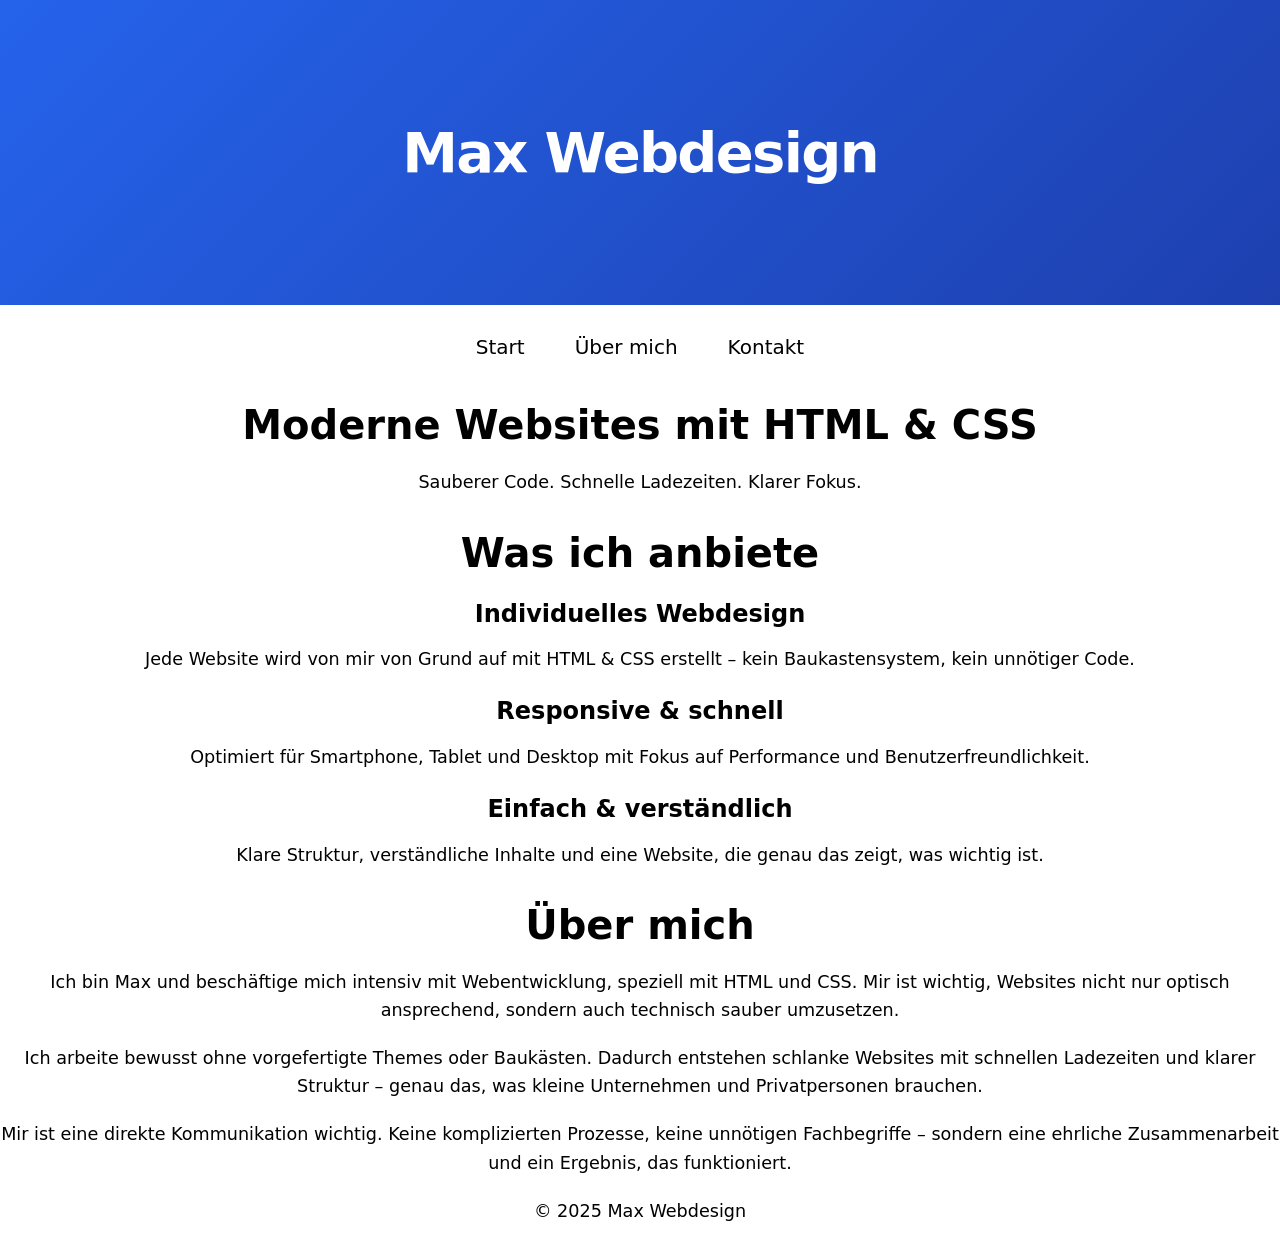
==== index.html @ 1bfe8da3 "Add files via upload" ====
<!DOCTYPE html>
<html lang="de">
<head>
  <meta charset="UTF-8">
  <title>Max Webdesign</title>
  <meta name="viewport" content="width=device-width, initial-scale=1.0">
  <link rel="stylesheet" href="style.css">
</head>

<body>

  <!-- NAV -->
  <header>
    <nav>
      <h1>Max Webdesign</h1>
      <ul>
        <li><a href="index.html">Start</a></li>
        <li><a href="#about">Über mich</a></li>
        <li><a href="kontakt.html">Kontakt</a></li>
      </ul>
    </nav>
  </header>

  <!-- HERO -->
  <section class="hero">
    <h2>Moderne Websites mit HTML & CSS</h2>
    <p>Sauberer Code. Schnelle Ladezeiten. Klarer Fokus.</p>
  </section>

  <!-- LEISTUNGEN -->
  <section id="services">
    <h2>Was ich anbiete</h2>

    <div class="cards">
      <div class="card">
        <h3>Individuelles Webdesign</h3>
        <p>
          Jede Website wird von mir von Grund auf mit HTML & CSS erstellt – 
          kein Baukastensystem, kein unnötiger Code.
        </p>
      </div>

      <div class="card">
        <h3>Responsive & schnell</h3>
        <p>
          Optimiert für Smartphone, Tablet und Desktop mit Fokus auf Performance
          und Benutzerfreundlichkeit.
        </p>
      </div>

      <div class="card">
        <h3>Einfach & verständlich</h3>
        <p>
          Klare Struktur, verständliche Inhalte und eine Website,
          die genau das zeigt, was wichtig ist.
        </p>
      </div>
    </div>
  </section>

  <!-- ÜBER MICH -->
  <section id="about">
    <h2>Über mich</h2>

    <p>
      Ich bin Max und beschäftige mich intensiv mit Webentwicklung,
      speziell mit HTML und CSS. Mir ist wichtig, Websites nicht nur
      optisch ansprechend, sondern auch technisch sauber umzusetzen.
    </p>

    <p>
      Ich arbeite bewusst ohne vorgefertigte Themes oder Baukästen.
      Dadurch entstehen schlanke Websites mit schnellen Ladezeiten
      und klarer Struktur – genau das, was kleine Unternehmen
      und Privatpersonen brauchen.
    </p>

    <p>
      Mir ist eine direkte Kommunikation wichtig. Keine komplizierten Prozesse,
      keine unnötigen Fachbegriffe – sondern eine ehrliche Zusammenarbeit
      und ein Ergebnis, das funktioniert.
    </p>
  </section>

  

  <!-- FOOTER -->
  <footer>
    <p>© 2025 Max Webdesign</p>
  </footer>

</body>
</html>
---- style.css ----
h1 {
    text-align: center;
    padding: 120px 20px;
    color: #ffffff;

    font-family: system-ui, -apple-system, BlinkMacSystemFont,
                 'Segoe UI', Roboto, Oxygen, Ubuntu, Cantarell,
                 'Open Sans', 'Helvetica Neue', sans-serif;

    font-size: clamp(2.5rem, 5vw, 3.5rem);
    font-weight: 700;
    letter-spacing: -0.03em;

    background: linear-gradient(135deg, #2563eb, #1e40af);
    margin: 0;           /* Doppeltes Semikolon entfernt */
    box-sizing: border-box;
}

body {
    margin: 0;            /* hier block korrekt schließen */
}

/* Nav Links nebeneinander */
nav ul {
    list-style: none;
    margin: 0;
    padding: 0;
    display: flex;       /* nebeneinander */
    gap: 20px;           /* Abstand zwischen den Links */
    justify-content: center; /* zentriert die Links horizontal */
    padding-top: 20px;  /* Abstand nach oben */
    font-family: system-ui, -apple-system, BlinkMacSystemFont, 'Segoe UI', Roboto, Oxygen, Ubuntu, Cantarell, 'Open Sans', 'Helvetica Neue', sans-serif;
}

/* Grundstil für Links */
nav a {
    color: rgb(0, 0, 0);
    text-decoration: none;
    font-weight: 500;
    display: inline-block;  /* unbedingt setzen */
    transition: transform 0.3s ease, color 0.3s ease, background-color 0.3s ease;
    padding: 10px 15px;    /* etwas Innenabstand */
    font-family: system-ui, -apple-system, BlinkMacSystemFont, 'Segoe UI', Roboto, Oxygen, Ubuntu, Cantarell, 'Open Sans', 'Helvetica Neue', sans-serif;
    font-size: 20px;
}

nav a:hover {
    color: #000000;      
    transform: translateY(-3px); /* nach oben schweben */
    background-color: #0099ff;
    border-radius: 10px;
}
h2 {
    font-size: 2.5rem;
    margin-bottom: 20px;
    font-family: system-ui, -apple-system, BlinkMacSystemFont,
                 'Segoe UI', Roboto, Oxygen, Ubuntu, Cantarell,
                 'Open Sans', 'Helvetica Neue', sans-serif;
    text-align: center;
}
h3 {
    font-size: 1.5rem;
    margin-bottom: 15px;
    font-family: system-ui, -apple-system, BlinkMacSystemFont,
                 'Segoe UI', Roboto, Oxygen, Ubuntu, Cantarell,
                 'Open Sans', 'Helvetica Neue', sans-serif;
    text-align: center;
}
p {
    font-size: 1.1rem;
    line-height: 1.6;
    margin-bottom: 20px;
    font-family: system-ui, -apple-system, BlinkMacSystemFont,
                 'Segoe UI', Roboto, Oxygen, Ubuntu, Cantarell,
                 'Open Sans', 'Helvetica Neue', sans-serif;
    text-align: center;
}
html{
    scroll-behavior: smooth;
}
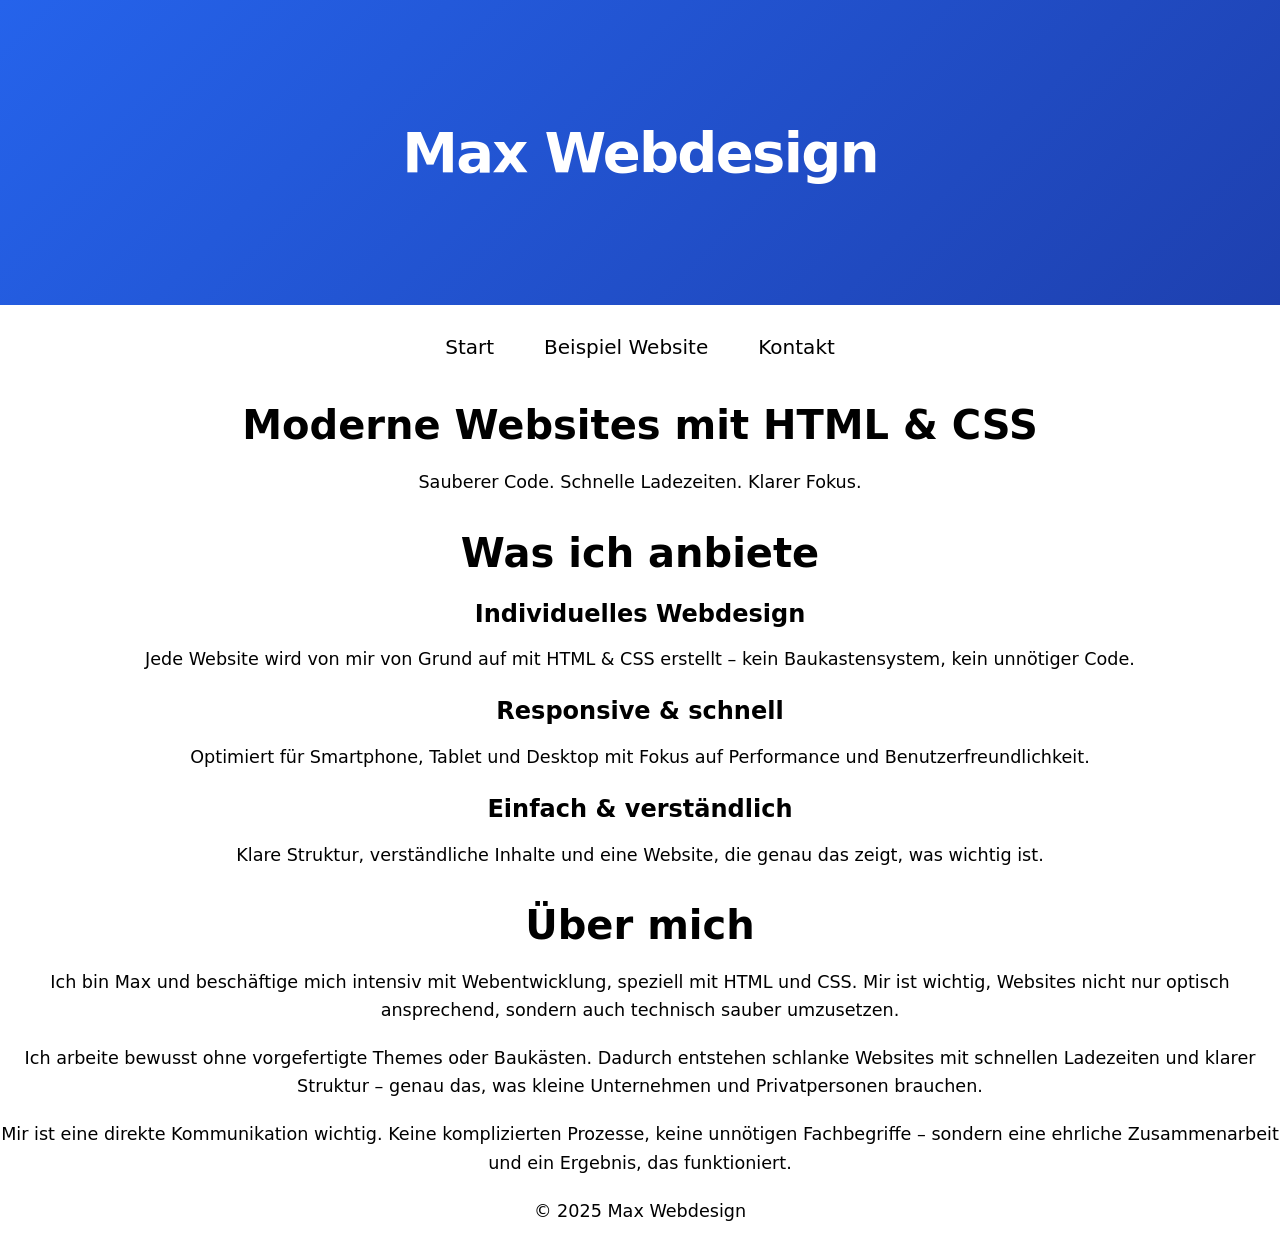
==== commit 4980a716: "Update navigation links and HTML structure" ====
--- a/index.html
+++ b/index.html
@@ -15,7 +15,7 @@
       <h1>Max Webdesign</h1>
       <ul>
         <li><a href="index.html">Start</a></li>
-        <li><a href="#about">Über mich</a></li>
+        <li><a href="beispiel.html">Beispiel Website</a></li>
         <li><a href="kontakt.html">Kontakt</a></li>
       </ul>
     </nav>
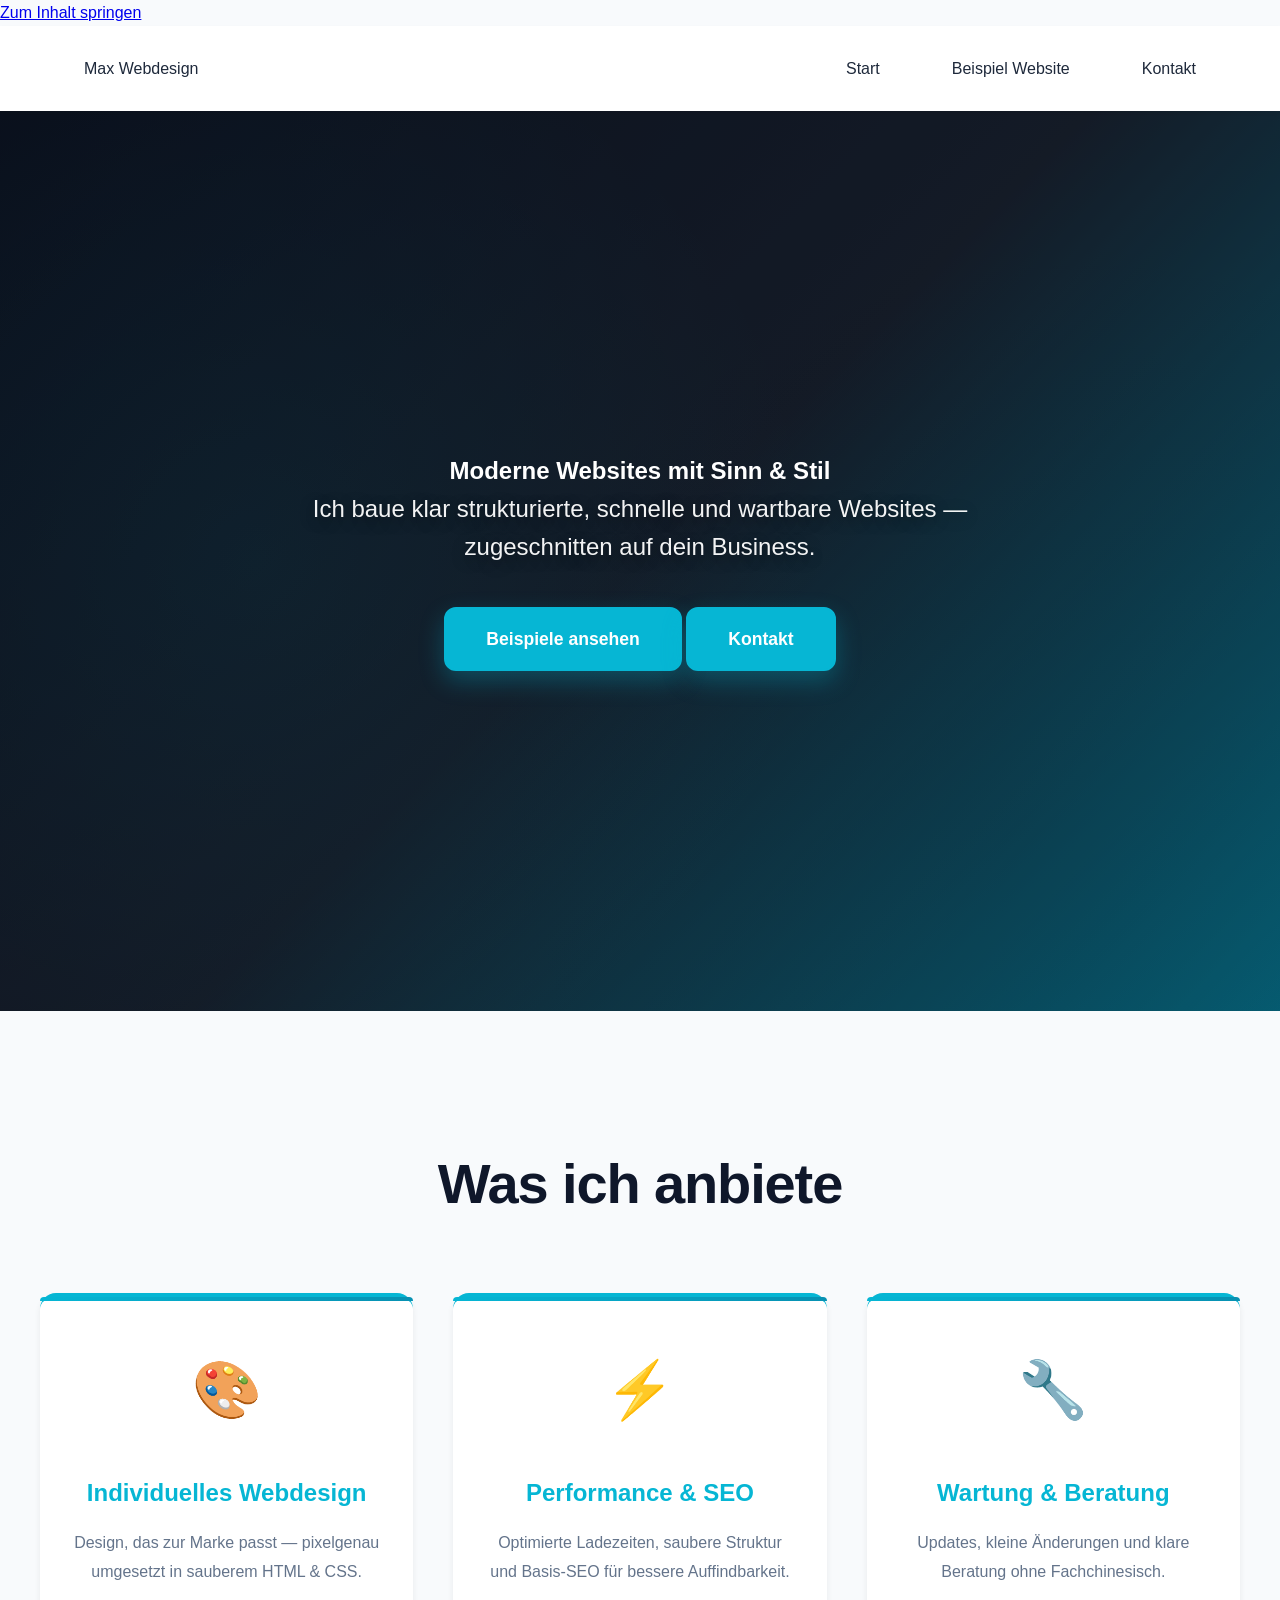
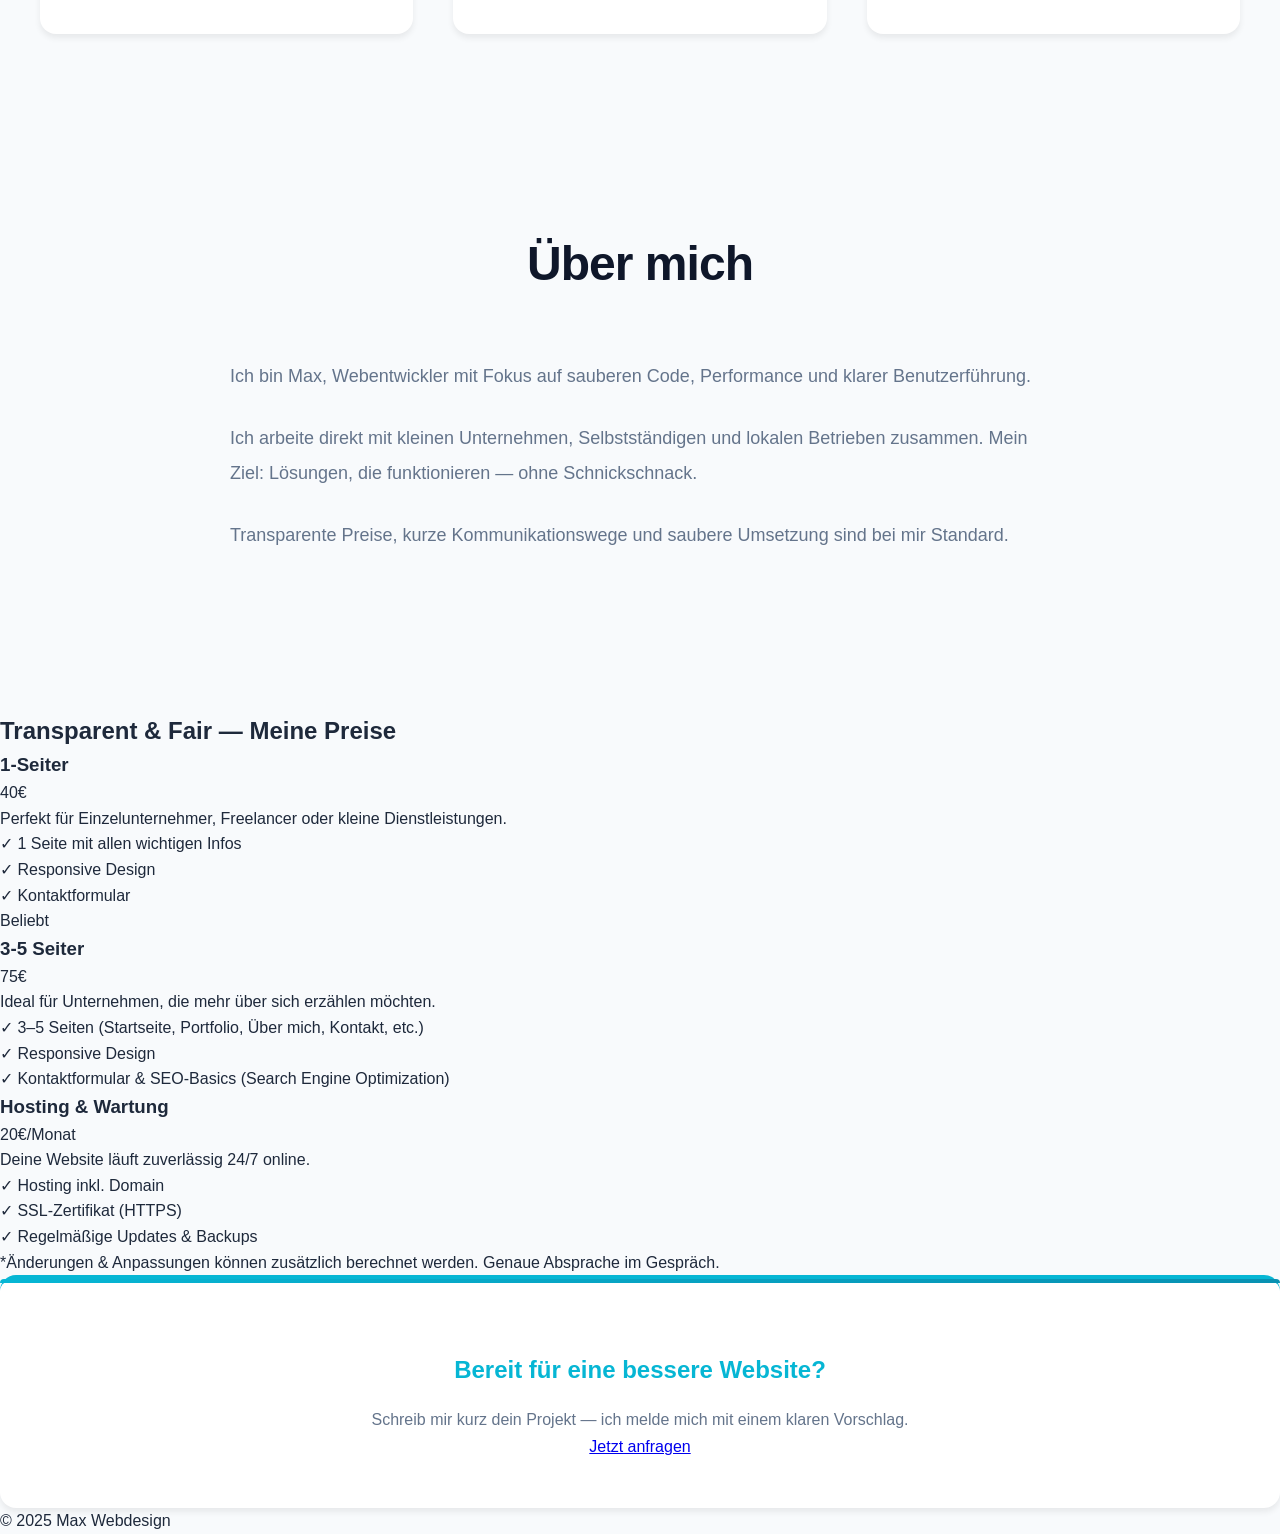
==== commit 36e3a69d: "Refactor index.html for improved structure and content Updated the structure and content of the inde" ====
--- a/index.html
+++ b/index.html
@@ -6,14 +6,14 @@
   <meta name="viewport" content="width=device-width, initial-scale=1.0">
   <link rel="stylesheet" href="style.css">
 </head>
-
 <body>
 
-  <!-- NAV -->
+  <a class="skip-link" href="#main">Zum Inhalt springen</a>
+
   <header>
-    <nav>
-      <h1>Max Webdesign</h1>
-      <ul>
+    <nav class="container" aria-label="Hauptnavigation">
+      <a class="brand" href="index.html">Max Webdesign</a>
+      <ul class="nav-list">
         <li><a href="index.html">Start</a></li>
         <li><a href="beispiel.html">Beispiel Website</a></li>
         <li><a href="kontakt.html">Kontakt</a></li>
@@ -22,72 +22,114 @@
   </header>
 
   <!-- HERO -->
-  <section class="hero">
-    <h2>Moderne Websites mit HTML & CSS</h2>
-    <p>Sauberer Code. Schnelle Ladezeiten. Klarer Fokus.</p>
-  </section>
+  <main id="main">
+    <section class="hero" aria-label="Hero">
+      <div class="hero-content container">
+        <h1>Moderne Websites mit Sinn & Stil</h1>
+        <p class="lead">Ich baue klar strukturierte, schnelle und wartbare Websites — zugeschnitten auf dein Business.</p>
+        <div class="hero-actions">
+          <a href="beispiel.html" class="btn">Beispiele ansehen</a>
+          <a href="kontakt.html" class="btn btn--ghost">Kontakt</a>
+        </div>
+      </div>
+    </section>
 
-  <!-- LEISTUNGEN -->
-  <section id="services">
-    <h2>Was ich anbiete</h2>
+    <!-- LEISTUNGEN -->
+    <section id="services" class="services">
+      <div class="container">
+        <h2>Was ich anbiete</h2>
+        <div class="cards service-cards">
+          <article class="card">
+            <div class="card-icon">🎨</div>
+            <h3>Individuelles Webdesign</h3>
+            <p>Design, das zur Marke passt — pixelgenau umgesetzt in sauberem HTML &amp; CSS.</p>
+          </article>
 
-    <div class="cards">
-      <div class="card">
-        <h3>Individuelles Webdesign</h3>
-        <p>
-          Jede Website wird von mir von Grund auf mit HTML & CSS erstellt – 
-          kein Baukastensystem, kein unnötiger Code.
-        </p>
+          <article class="card">
+            <div class="card-icon">⚡</div>
+            <h3>Performance &amp; SEO</h3>
+            <p>Optimierte Ladezeiten, saubere Struktur und Basis-SEO für bessere Auffindbarkeit.</p>
+          </article>
+
+          <article class="card">
+            <div class="card-icon">🔧</div>
+            <h3>Wartung &amp; Beratung</h3>
+            <p>Updates, kleine Änderungen und klare Beratung ohne Fachchinesisch.</p>
+          </article>
+        </div>
       </div>
+    </section>
 
-      <div class="card">
-        <h3>Responsive & schnell</h3>
-        <p>
-          Optimiert für Smartphone, Tablet und Desktop mit Fokus auf Performance
-          und Benutzerfreundlichkeit.
-        </p>
+    <!-- ÜBER MICH -->
+    <section id="about" class="about">
+      <div class="container">
+        <h2>Über mich</h2>
+        <p class="lead">Ich bin Max, Webentwickler mit Fokus auf sauberen Code, Performance und klarer Benutzerführung.</p>
+        <p>Ich arbeite direkt mit kleinen Unternehmen, Selbstständigen und lokalen Betrieben zusammen. Mein Ziel: Lösungen, die funktionieren — ohne Schnickschnack.</p>
+        <p>Transparente Preise, kurze Kommunikationswege und saubere Umsetzung sind bei mir Standard.</p>
       </div>
+    </section>
 
-      <div class="card">
-        <h3>Einfach & verständlich</h3>
-        <p>
-          Klare Struktur, verständliche Inhalte und eine Website,
-          die genau das zeigt, was wichtig ist.
-        </p>
+    <!-- PRICING -->
+    <section id="pricing" class="pricing">
+      <div class="container">
+        <h2>Transparent &amp; Fair — Meine Preise</h2>
+        <div class="pricing-grid">
+          <div class="price-card">
+            <h3>1-Seiter</h3>
+            <p class="price">40€</p>
+            <p class="price-desc">Perfekt für Einzelunternehmer, Freelancer oder kleine Dienstleistungen.</p>
+            <ul class="features">
+              <li>✓ 1 Seite mit allen wichtigen Infos</li>
+              <li>✓ Responsive Design</li>
+              <li>✓ Kontaktformular</li>
+            </ul>
+          </div>
+
+          <div class="price-card price-card--featured">
+            <div class="badge">Beliebt</div>
+            <h3>3-5 Seiter</h3>
+            <p class="price">75€</p>
+            <p class="price-desc">Ideal für Unternehmen, die mehr über sich erzählen möchten.</p>
+            <ul class="features">
+              <li>✓ 3–5 Seiten (Startseite, Portfolio, Über mich, Kontakt, etc.)</li>
+              <li>✓ Responsive Design</li>
+              <li>✓ Kontaktformular &amp; SEO-Basics (Search Engine Optimization)</li>
+            </ul>
+          </div>
+
+          <div class="price-card">
+            <h3>Hosting &amp; Wartung</h3>
+            <p class="price">20€<span class="price-period">/Monat</span></p>
+            <p class="price-desc">Deine Website läuft zuverlässig 24/7 online.</p>
+            <ul class="features">
+              <li>✓ Hosting inkl. Domain</li>
+              <li>✓ SSL-Zertifikat (HTTPS)</li>
+              <li>✓ Regelmäßige Updates &amp; Backups</li>
+            </ul>
+          </div>
+        </div>
+        <p class="pricing-note">*Änderungen &amp; Anpassungen können zusätzlich berechnet werden. Genaue Absprache im Gespräch.</p>
       </div>
-    </div>
-  </section>
+    </section>
 
-  <!-- ÜBER MICH -->
-  <section id="about">
-    <h2>Über mich</h2>
+    <!-- CALL TO ACTION -->
+    <section class="cta">
+      <div class="container">
+        <div class="card">
+          <h3>Bereit für eine bessere Website?</h3>
+          <p>Schreib mir kurz dein Projekt — ich melde mich mit einem klaren Vorschlag.</p>
+          <a href="kontakt.html" class="btn">Jetzt anfragen</a>
+        </div>
+      </div>
+    </section>
 
-    <p>
-      Ich bin Max und beschäftige mich intensiv mit Webentwicklung,
-      speziell mit HTML und CSS. Mir ist wichtig, Websites nicht nur
-      optisch ansprechend, sondern auch technisch sauber umzusetzen.
-    </p>
-
-    <p>
-      Ich arbeite bewusst ohne vorgefertigte Themes oder Baukästen.
-      Dadurch entstehen schlanke Websites mit schnellen Ladezeiten
-      und klarer Struktur – genau das, was kleine Unternehmen
-      und Privatpersonen brauchen.
-    </p>
-
-    <p>
-      Mir ist eine direkte Kommunikation wichtig. Keine komplizierten Prozesse,
-      keine unnötigen Fachbegriffe – sondern eine ehrliche Zusammenarbeit
-      und ein Ergebnis, das funktioniert.
-    </p>
-  </section>
-
-  
-
-  <!-- FOOTER -->
-  <footer>
-    <p>© 2025 Max Webdesign</p>
-  </footer>
+    <footer class="footer">
+      <div class="container">
+        <p>© 2025 Max Webdesign</p>
+      </div>
+    </footer>
+  </main>
 
 </body>
 </html>
--- a/style.css
+++ b/style.css
@@ -1,80 +1,445 @@
-h1 {
-    text-align: center;
-    padding: 120px 20px;
-    color: #ffffff;
-
-    font-family: system-ui, -apple-system, BlinkMacSystemFont,
-                 'Segoe UI', Roboto, Oxygen, Ubuntu, Cantarell,
-                 'Open Sans', 'Helvetica Neue', sans-serif;
-
-    font-size: clamp(2.5rem, 5vw, 3.5rem);
+/* ========================
+   CSS VARIABLEN & RESET
+======================== */
+:root {
+    --primary-color: #0f172a;
+    --accent-color: #06b6d4;
+    --accent-hover: #0891b2;
+    --text-dark: #1e293b;
+    --text-light: #64748b;
+    --bg-light: #f8fafc;
+    --bg-white: #ffffff;
+    --shadow-sm: 0 1px 2px rgba(0, 0, 0, 0.05);
+    --shadow-md: 0 4px 6px rgba(0, 0, 0, 0.07);
+    --shadow-lg: 0 20px 25px rgba(0, 0, 0, 0.1);
+    --shadow-xl: 0 25px 50px rgba(0, 0, 0, 0.15);
+    --transition: all 0.3s cubic-bezier(0.4, 0, 0.2, 1);
+}
+
+* {
+    margin: 0;
+    padding: 0;
+    box-sizing: border-box;
+}
+
+html {
+    scroll-behavior: smooth;
+    scroll-padding-top: 80px;
+}
+
+body {
+    font-family: -apple-system, BlinkMacSystemFont, 'Segoe UI', 'Roboto', 'Oxygen', 'Ubuntu', 'Cantarell', 'Fira Sans', 'Droid Sans', 'Helvetica Neue', sans-serif;
+    background-color: var(--bg-light);
+    color: var(--text-dark);
+    line-height: 1.6;
+    font-size: 16px;
+}
+
+/* ========================
+   NAVIGATION
+======================== */
+header {
+    position: sticky;
+    top: 0;
+    z-index: 1000;
+    background-color: var(--bg-white);
+    box-shadow: var(--shadow-md);
+}
+
+header nav {
+    display: flex;
+    justify-content: space-between;
+    align-items: center;
+    padding: 1.25rem clamp(20px, 5%, 80px);
+    background-color: var(--bg-white);
+    transition: var(--transition);
+}
+
+nav h1 {
+    color: var(--primary-color);
+    font-size: 1.75rem;
     font-weight: 700;
-    letter-spacing: -0.03em;
-
-    background: linear-gradient(135deg, #2563eb, #1e40af);
-    margin: 0;           /* Doppeltes Semikolon entfernt */
-    box-sizing: border-box;
-}
-
-body {
-    margin: 0;            /* hier block korrekt schließen */
-}
-
-/* Nav Links nebeneinander */
+    letter-spacing: -0.5px;
+}
+
 nav ul {
     list-style: none;
-    margin: 0;
-    padding: 0;
-    display: flex;       /* nebeneinander */
-    gap: 20px;           /* Abstand zwischen den Links */
-    justify-content: center; /* zentriert die Links horizontal */
-    padding-top: 20px;  /* Abstand nach oben */
-    font-family: system-ui, -apple-system, BlinkMacSystemFont, 'Segoe UI', Roboto, Oxygen, Ubuntu, Cantarell, 'Open Sans', 'Helvetica Neue', sans-serif;
-}
-
-/* Grundstil für Links */
+    display: flex;
+    gap: 2rem;
+    align-items: center;
+}
+
 nav a {
-    color: rgb(0, 0, 0);
+    color: var(--text-dark);
     text-decoration: none;
     font-weight: 500;
-    display: inline-block;  /* unbedingt setzen */
-    transition: transform 0.3s ease, color 0.3s ease, background-color 0.3s ease;
-    padding: 10px 15px;    /* etwas Innenabstand */
-    font-family: system-ui, -apple-system, BlinkMacSystemFont, 'Segoe UI', Roboto, Oxygen, Ubuntu, Cantarell, 'Open Sans', 'Helvetica Neue', sans-serif;
-    font-size: 20px;
+    padding: 0.625rem 1.25rem;
+    border-radius: 0.5rem;
+    transition: var(--transition);
+    font-size: 1rem;
+    position: relative;
+}
+
+nav a::after {
+    content: '';
+    position: absolute;
+    bottom: 0;
+    left: 0;
+    width: 0;
+    height: 2px;
+    background-color: var(--accent-color);
+    transition: width 0.3s ease;
+}
+
+nav a:hover::after {
+    width: 100%;
 }
 
 nav a:hover {
-    color: #000000;      
-    transform: translateY(-3px); /* nach oben schweben */
-    background-color: #0099ff;
-    border-radius: 10px;
-}
-h2 {
-    font-size: 2.5rem;
-    margin-bottom: 20px;
-    font-family: system-ui, -apple-system, BlinkMacSystemFont,
-                 'Segoe UI', Roboto, Oxygen, Ubuntu, Cantarell,
-                 'Open Sans', 'Helvetica Neue', sans-serif;
+    color: var(--accent-color);
+}
+
+/* ========================
+   HERO SECTION
+======================== */
+.hero {
+    height: 100vh;
+    background: linear-gradient(135deg, #0f172a 0%, #1e293b 50%, #0891b2 100%);
+    display: flex;
+    justify-content: center;
+    align-items: center;
     text-align: center;
-}
-h3 {
+    color: #fff;
+    padding: 0 2rem;
+    position: relative;
+    overflow: hidden;
+}
+
+.hero::before {
+    content: '';
+    position: absolute;
+    top: 0;
+    left: 0;
+    width: 100%;
+    height: 100%;
+    background: radial-gradient(circle at 20% 50%, rgba(6, 182, 212, 0.1) 0%, transparent 50%),
+                radial-gradient(circle at 80% 80%, rgba(15, 23, 42, 0.1) 0%, transparent 50%);
+    z-index: 0;
+}
+
+.hero::after {
+    content: '';
+    position: absolute;
+    top: 0;
+    left: 0;
+    width: 100%;
+    height: 100%;
+    background: rgba(0, 0, 0, 0.35);
+    z-index: 0;
+}
+
+.hero-content {
+    position: relative;
+    z-index: 1;
+    max-width: 800px;
+    animation: fadeInUp 0.8s ease;
+}
+
+@keyframes fadeInUp {
+    from {
+        opacity: 0;
+        transform: translateY(30px);
+    }
+    to {
+        opacity: 1;
+        transform: translateY(0);
+    }
+}
+
+.hero-content h2 {
+    font-size: clamp(2.5rem, 8vw, 4rem);
+    margin-bottom: 1.5rem;
+    font-weight: 700;
+    text-shadow: 0 10px 30px rgba(0, 0, 0, 0.5);
+    line-height: 1.2;
+    letter-spacing: -0.02em;
+}
+
+.hero-content p {
+    font-size: clamp(1rem, 2vw, 1.5rem);
+    margin-bottom: 2.5rem;
+    text-shadow: 0 4px 15px rgba(0, 0, 0, 0.4);
+    opacity: 0.95;
+}
+
+.hero-content .btn {
+    display: inline-block;
+    background-color: var(--accent-color);
+    color: #fff;
+    padding: 1rem 2.5rem;
+    border-radius: 0.75rem;
+    text-decoration: none;
+    font-weight: 600;
+    transition: var(--transition);
+    border: 2px solid var(--accent-color);
+    cursor: pointer;
+    font-size: 1.1rem;
+    box-shadow: 0 10px 25px rgba(6, 182, 212, 0.3);
+}
+
+.hero-content .btn:hover {
+    background-color: transparent;
+    border-color: var(--bg-white);
+    transform: translateY(-4px);
+    box-shadow: 0 15px 40px rgba(6, 182, 212, 0.4);
+}
+
+/* ========================
+   ÜBER MICH / ABOUT
+======================== */
+.about,
+#about {
+    max-width: 900px;
+    margin: 6rem auto;
+    padding: 4rem clamp(20px, 5%, 40px);
+    text-align: center;
+}
+
+.about h2,
+#about h2 {
+    font-size: clamp(2rem, 5vw, 3rem);
+    margin-bottom: 3.5rem;
+    color: var(--primary-color);
+    font-weight: 700;
+    letter-spacing: -0.02em;
+}
+
+.about p,
+#about p {
+    font-size: 1.125rem;
+    color: var(--text-light);
+    line-height: 1.9;
+    margin-bottom: 1.75rem;
+    text-align: left;
+}
+
+.about p:last-child,
+#about p:last-child {
+    margin-bottom: 0;
+}
+
+@media (max-width: 768px) {
+    .about,
+    #about {
+        padding: 2rem 1.5rem;
+        margin: 4rem auto;
+    }
+
+    .about h2,
+    #about h2 {
+        font-size: 1.75rem;
+        margin-bottom: 2rem;
+    }
+
+    .about p,
+    #about p {
+        font-size: 1rem;
+        line-height: 1.8;
+    }
+}
+
+/* ========================
+   LEISTUNGEN / SERVICE-CARDS
+======================== */
+.services,
+#services {
+    max-width: 1400px;
+    margin: 8rem auto;
+    padding: 0 clamp(20px, 5%, 40px);
+    text-align: center;
+}
+
+.services h2,
+#services h2 {
+    font-size: clamp(2rem, 5vw, 3.5rem);
+    margin-bottom: 4rem;
+    color: var(--primary-color);
+    letter-spacing: -0.02em;
+    font-weight: 700;
+}
+
+.service-cards,
+.cards {
+    display: grid;
+    grid-template-columns: repeat(auto-fit, minmax(300px, 1fr));
+    gap: 2.5rem;
+    align-items: stretch;
+}
+
+.card {
+    background-color: var(--bg-white);
+    padding: 3rem 2rem;
+    border-radius: 1rem;
+    box-shadow: var(--shadow-md);
+    display: flex;
+    flex-direction: column;
+    align-items: center;
+    transition: var(--transition);
+    border-top: 4px solid var(--accent-color);
+    position: relative;
+}
+
+.card::before {
+    content: '';
+    position: absolute;
+    top: 0;
+    left: 0;
+    width: 100%;
+    height: 4px;
+    background: linear-gradient(90deg, var(--accent-color), var(--accent-hover));
+    border-radius: 1rem 1rem 0 0;
+}
+
+.card:hover {
+    transform: translateY(-12px);
+    box-shadow: var(--shadow-xl);
+}
+
+.card h3 {
     font-size: 1.5rem;
-    margin-bottom: 15px;
-    font-family: system-ui, -apple-system, BlinkMacSystemFont,
-                 'Segoe UI', Roboto, Oxygen, Ubuntu, Cantarell,
-                 'Open Sans', 'Helvetica Neue', sans-serif;
+    margin: 1.5rem 0 1rem;
+    color: var(--accent-color);
+    font-weight: 700;
+}
+
+.card p {
+    font-size: 1rem;
+    color: var(--text-light);
+    line-height: 1.8;
     text-align: center;
 }
-p {
-    font-size: 1.1rem;
-    line-height: 1.6;
-    margin-bottom: 20px;
-    font-family: system-ui, -apple-system, BlinkMacSystemFont,
-                 'Segoe UI', Roboto, Oxygen, Ubuntu, Cantarell,
-                 'Open Sans', 'Helvetica Neue', sans-serif;
-    text-align: center;
-}
-html{
-    scroll-behavior: smooth;
-}
+
+.card-icon {
+    font-size: 3.5rem;
+    color: var(--accent-color);
+    margin-bottom: 1rem;
+}
+
+
+/* ========================
+   RESPONSIVE DESIGN
+======================== */
+@media (max-width: 1024px) {
+    .service-cards {
+        grid-template-columns: repeat(auto-fit, minmax(250px, 1fr));
+        gap: 2rem;
+    }
+    
+    header nav {
+        padding: 1rem clamp(15px, 3%, 30px);
+    }
+    
+    nav ul {
+        gap: 1.5rem;
+    }
+}
+
+@media (max-width: 768px) {
+    header nav {
+        flex-direction: column;
+        gap: 1rem;
+        padding: 1rem;
+    }
+
+    nav h1 {
+        font-size: 1.5rem;
+    }
+
+    nav ul {
+        flex-direction: column;
+        gap: 0.5rem;
+        width: 100%;
+    }
+
+    nav a {
+        width: 100%;
+        padding: 0.75rem 1rem;
+    }
+
+    .hero-content h2 {
+        font-size: clamp(1.75rem, 6vw, 2.5rem);
+    }
+
+    .hero-content p {
+        font-size: 1rem;
+    }
+
+    .services h2 {
+        font-size: 2rem;
+        margin-bottom: 2rem;
+    }
+
+    .service-cards {
+        grid-template-columns: 1fr;
+        gap: 1.5rem;
+    }
+
+    .about {
+        padding: 2rem 1.5rem;
+    }
+}
+
+@media (max-width: 480px) {
+    html {
+        scroll-padding-top: 60px;
+    }
+
+    header nav {
+        padding: 1rem;
+    }
+
+    nav h1 {
+        font-size: 1.25rem;
+    }
+
+    .hero {
+        padding: 0 1rem;
+        height: auto;
+        min-height: 100vh;
+    }
+
+    .hero-content {
+        padding: 2rem 0;
+    }
+
+    .hero-content h2 {
+        font-size: 1.75rem;
+        margin-bottom: 1rem;
+    }
+
+    .hero-content p {
+        font-size: 0.95rem;
+        margin-bottom: 1.5rem;
+    }
+
+    .hero-content .btn {
+        padding: 0.875rem 2rem;
+        font-size: 1rem;
+    }
+
+    .card {
+        padding: 2rem 1.5rem;
+    }
+
+    .card h3 {
+        font-size: 1.25rem;
+    }
+
+    .card p {
+        font-size: 0.95rem;
+    }
+
+    .card-icon {
+        font-size: 2.5rem;
+    }
+}
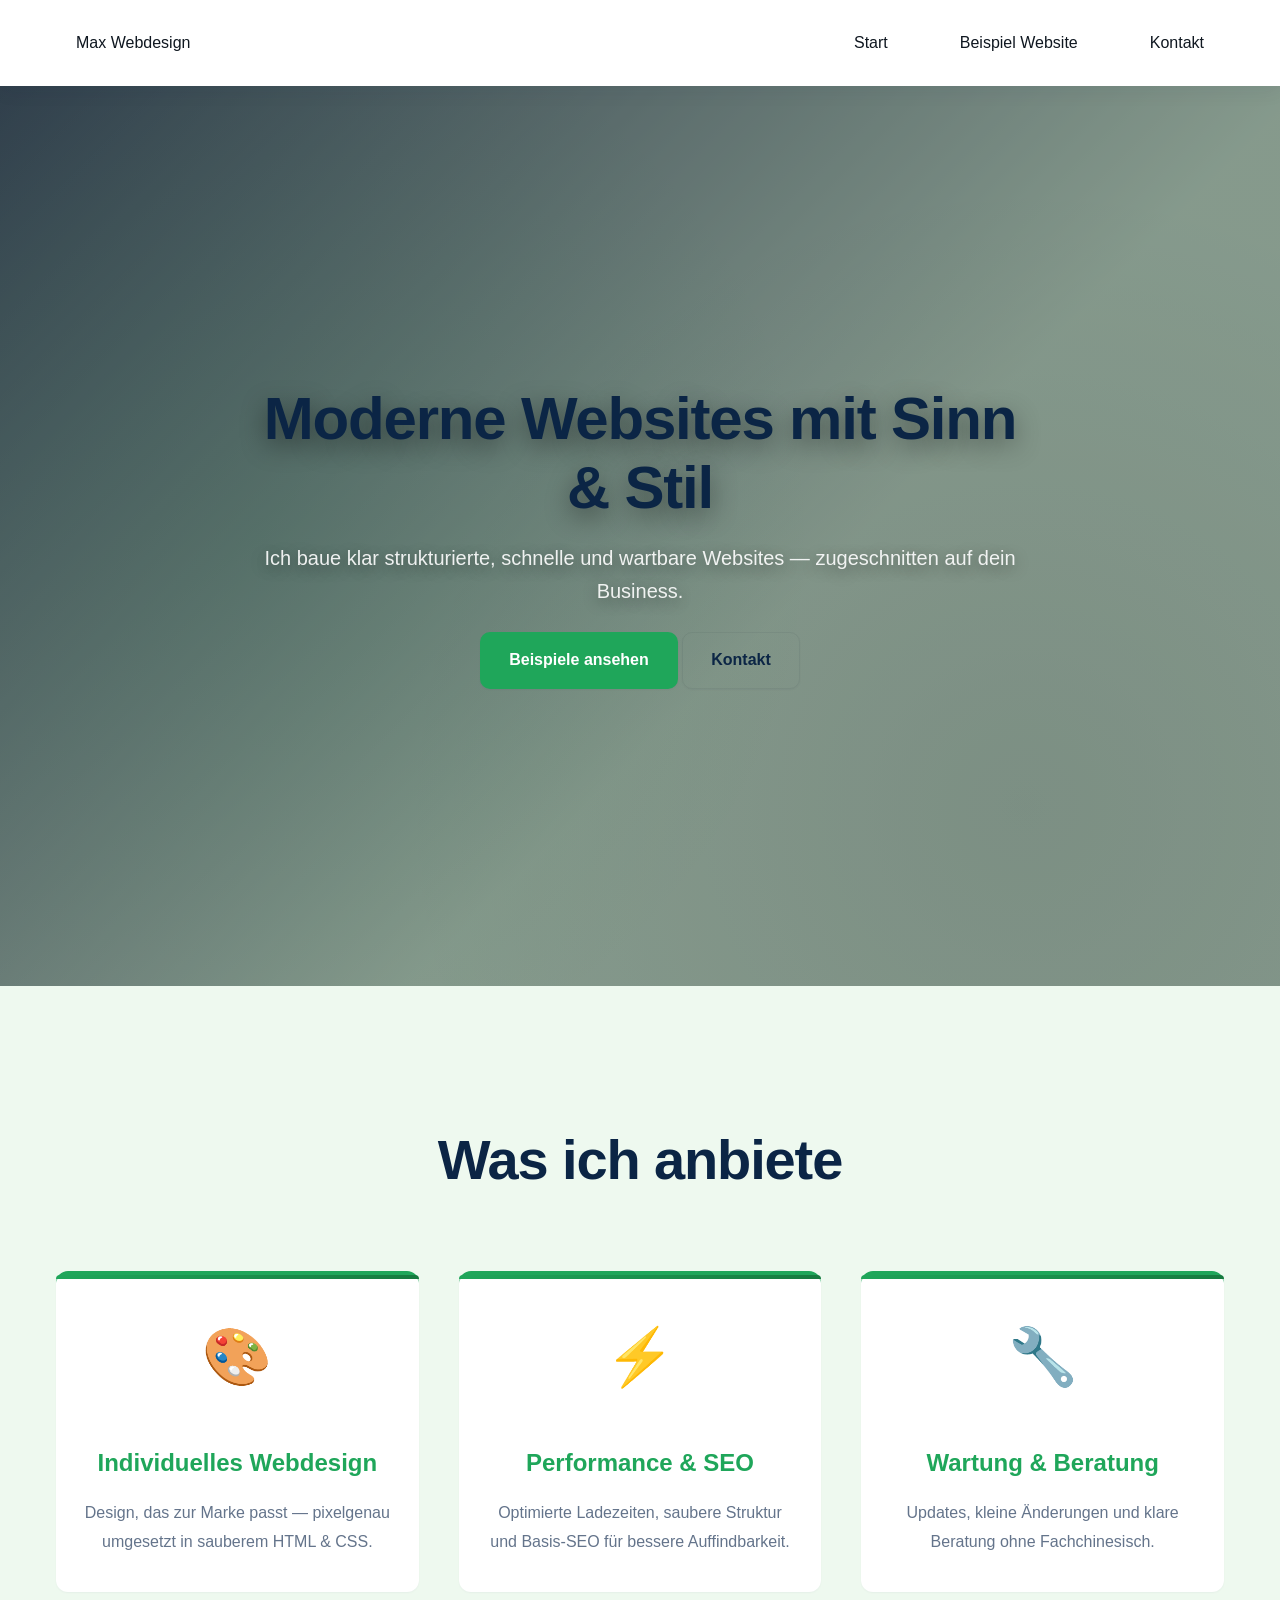
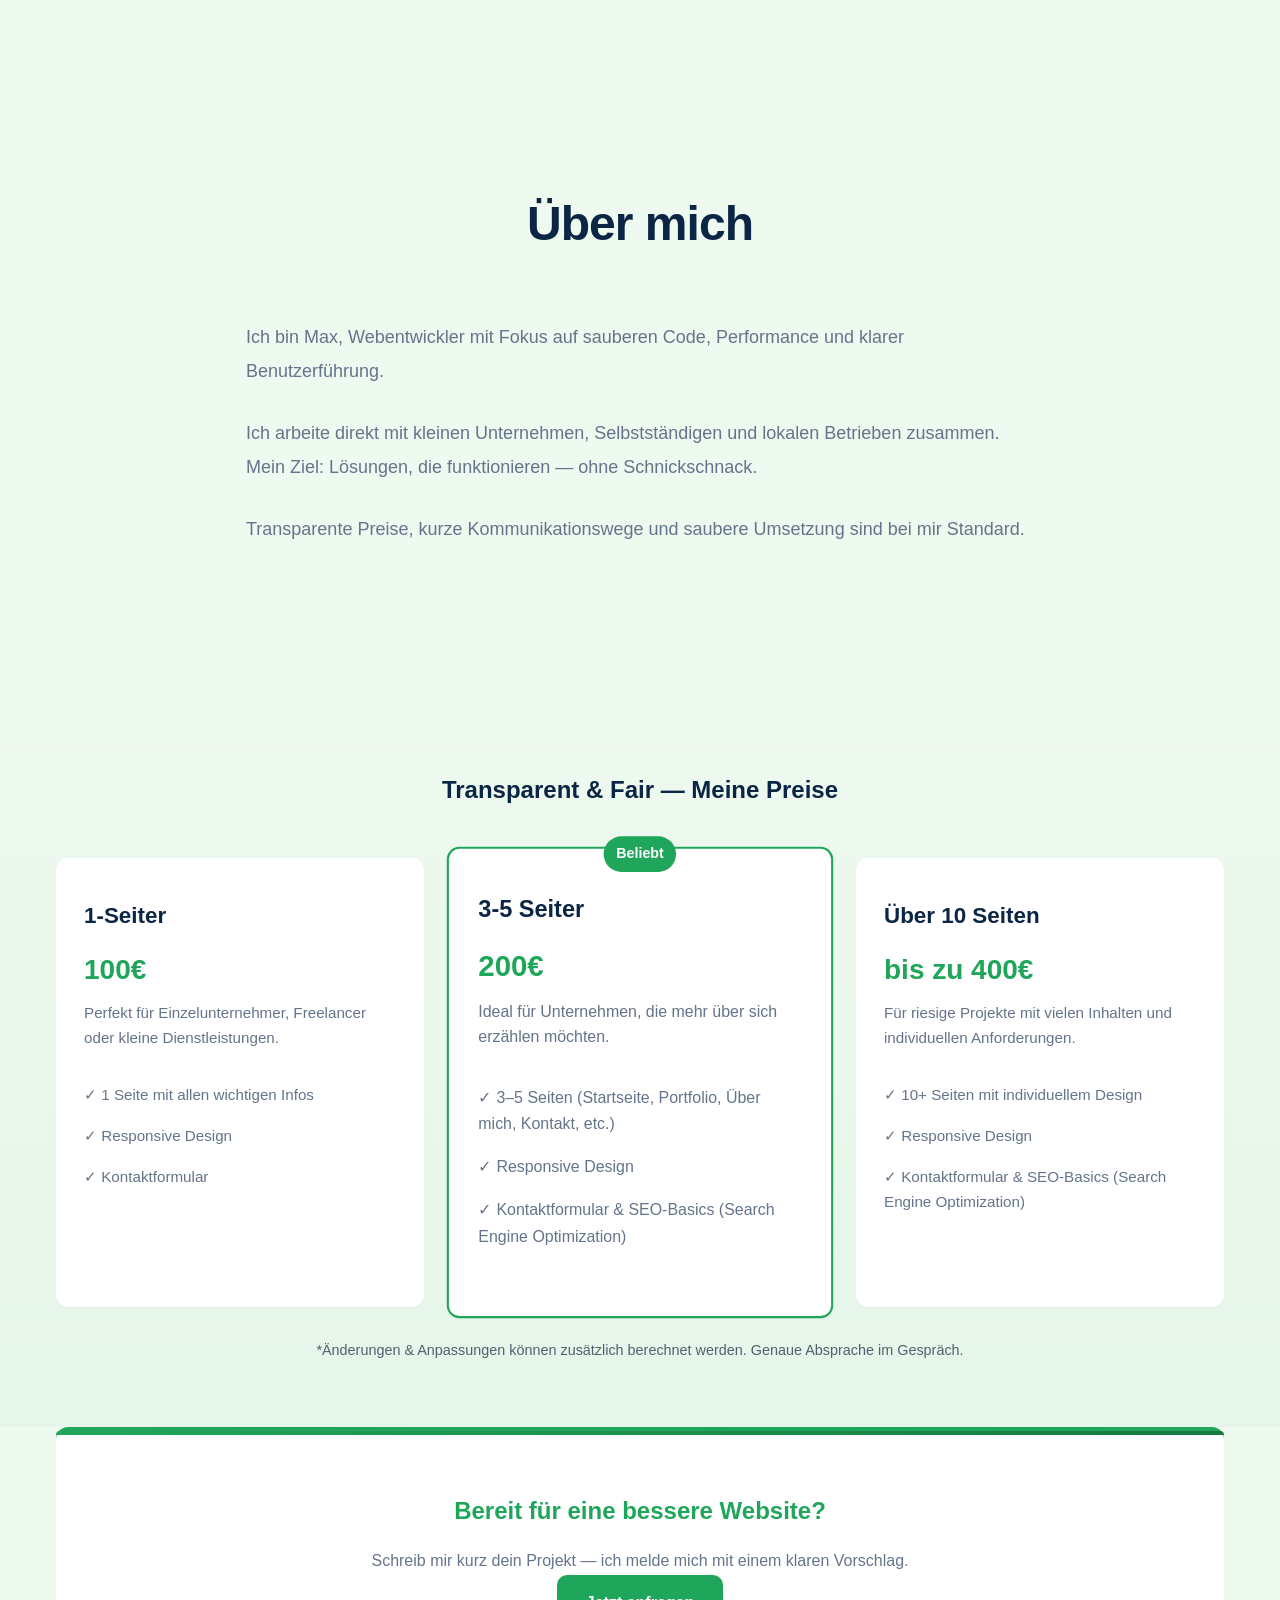
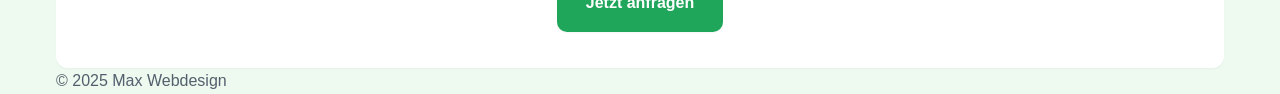
==== commit 00fadf1e: "Update index.html" ====
--- a/index.html
+++ b/index.html
@@ -77,7 +77,7 @@
         <div class="pricing-grid">
           <div class="price-card">
             <h3>1-Seiter</h3>
-            <p class="price">40€</p>
+            <p class="price">100€</p>
             <p class="price-desc">Perfekt für Einzelunternehmer, Freelancer oder kleine Dienstleistungen.</p>
             <ul class="features">
               <li>✓ 1 Seite mit allen wichtigen Infos</li>
@@ -89,7 +89,7 @@
           <div class="price-card price-card--featured">
             <div class="badge">Beliebt</div>
             <h3>3-5 Seiter</h3>
-            <p class="price">75€</p>
+            <p class="price">200€</p>
             <p class="price-desc">Ideal für Unternehmen, die mehr über sich erzählen möchten.</p>
             <ul class="features">
               <li>✓ 3–5 Seiten (Startseite, Portfolio, Über mich, Kontakt, etc.)</li>
@@ -99,13 +99,13 @@
           </div>
 
           <div class="price-card">
-            <h3>Hosting &amp; Wartung</h3>
-            <p class="price">20€<span class="price-period">/Monat</span></p>
-            <p class="price-desc">Deine Website läuft zuverlässig 24/7 online.</p>
+            <h3>Über 10 Seiten</h3>
+            <p class="price">bis zu 400€</p>
+            <p class="price-desc">Für riesige Projekte mit vielen Inhalten und individuellen Anforderungen.</p>
             <ul class="features">
-              <li>✓ Hosting inkl. Domain</li>
-              <li>✓ SSL-Zertifikat (HTTPS)</li>
-              <li>✓ Regelmäßige Updates &amp; Backups</li>
+              <li>✓ 10+ Seiten mit individuellem Design</li>
+              <li>✓ Responsive Design</li>
+              <li>✓ Kontaktformular &amp; SEO-Basics (Search Engine Optimization)</li>
             </ul>
           </div>
         </div>
--- a/style.css
+++ b/style.css
@@ -2,18 +2,20 @@
    CSS VARIABLEN & RESET
 ======================== */
 :root {
-    --primary-color: #0f172a;
-    --accent-color: #06b6d4;
-    --accent-hover: #0891b2;
-    --text-dark: #1e293b;
+    --primary-color: #0b2545; /* deep navy for trust and professionalism */
+    --accent-color: #1fa65a;  /* friendly green accent */
+    --accent-hover: #167a3f;
+    --text-dark: #0f1720;
     --text-light: #64748b;
-    --bg-light: #f8fafc;
+    --text-muted: #52606d;
+    --bg-light: #eef9ef;
     --bg-white: #ffffff;
-    --shadow-sm: 0 1px 2px rgba(0, 0, 0, 0.05);
-    --shadow-md: 0 4px 6px rgba(0, 0, 0, 0.07);
-    --shadow-lg: 0 20px 25px rgba(0, 0, 0, 0.1);
-    --shadow-xl: 0 25px 50px rgba(0, 0, 0, 0.15);
-    --transition: all 0.3s cubic-bezier(0.4, 0, 0.2, 1);
+    --card-bg: #ffffff;
+    --shadow-sm: 0 1px 2px rgba(11, 37, 69, 0.04);
+    --shadow-md: 0 6px 18px rgba(11, 37, 69, 0.06);
+    --shadow-lg: 0 20px 40px rgba(11, 37, 69, 0.08);
+    --radius: 12px;
+    --transition: all 0.28s cubic-bezier(0.2, 0.8, 0.2, 1);
 }
 
 * {
@@ -31,9 +33,52 @@
     font-family: -apple-system, BlinkMacSystemFont, 'Segoe UI', 'Roboto', 'Oxygen', 'Ubuntu', 'Cantarell', 'Fira Sans', 'Droid Sans', 'Helvetica Neue', sans-serif;
     background-color: var(--bg-light);
     color: var(--text-dark);
-    line-height: 1.6;
+    line-height: 1.65;
     font-size: 16px;
-}
+    -webkit-font-smoothing: antialiased;
+    -moz-osx-font-smoothing: grayscale;
+}
+
+/* Utility container for consistent content width */
+.container {
+    width: 100%;
+    max-width: 1200px;
+    margin-left: auto;
+    margin-right: auto;
+    padding-left: 1rem;
+    padding-right: 1rem;
+}
+
+/* Skip-link: hidden by default, visible on keyboard focus */
+.skip-link {
+    position: absolute;
+    left: -9999px;
+    top: auto;
+    width: 1px;
+    height: 1px;
+    overflow: hidden;
+}
+.skip-link:focus, .skip-link:active {
+    position: fixed;
+    left: 1rem;
+    top: 1rem;
+    width: auto;
+    height: auto;
+    padding: 0.5rem 0.75rem;
+    background: var(--bg-white);
+    color: var(--primary-color);
+    border-radius: 6px;
+    box-shadow: var(--shadow-md);
+    z-index: 1200;
+}
+
+/* Headings & text */
+h1, h2, h3, h4 {
+    color: var(--primary-color);
+    margin: 0 0 0.5rem 0;
+}
+
+p { color: var(--text-muted); }
 
 /* ========================
    NAVIGATION
@@ -97,6 +142,12 @@
 
 nav a:hover {
     color: var(--accent-color);
+    transform: translateY(-2px);
+}
+
+nav a:focus {
+    outline: 3px solid rgba(31,166,90,0.12);
+    outline-offset: 4px;
 }
 
 /* ========================
@@ -104,7 +155,7 @@
 ======================== */
 .hero {
     height: 100vh;
-    background: linear-gradient(135deg, #0f172a 0%, #1e293b 50%, #0891b2 100%);
+    background: linear-gradient(135deg, rgba(11,37,69,0.72) 0%, rgba(31,166,90,0.16) 60%);
     display: flex;
     justify-content: center;
     align-items: center;
@@ -122,8 +173,8 @@
     left: 0;
     width: 100%;
     height: 100%;
-    background: radial-gradient(circle at 20% 50%, rgba(6, 182, 212, 0.1) 0%, transparent 50%),
-                radial-gradient(circle at 80% 80%, rgba(15, 23, 42, 0.1) 0%, transparent 50%);
+    background: radial-gradient(circle at 20% 50%, rgba(31,166,90,0.12) 0%, transparent 50%),
+                radial-gradient(circle at 80% 80%, rgba(15, 23, 42, 0.08) 0%, transparent 50%);
     z-index: 0;
 }
 
@@ -165,6 +216,21 @@
     letter-spacing: -0.02em;
 }
 
+.hero-content h1 {
+    font-size: clamp(2.25rem, 8vw, 3.75rem);
+    margin-bottom: 1.25rem;
+    font-weight: 700;
+    text-shadow: 0 8px 26px rgba(0,0,0,0.45);
+    line-height: 1.15;
+    letter-spacing: -0.02em;
+}
+
+.hero-content .lead {
+    font-size: clamp(1rem, 2vw, 1.25rem);
+    margin-bottom: 1.5rem;
+    color: rgba(255,255,255,0.95);
+}
+
 .hero-content p {
     font-size: clamp(1rem, 2vw, 1.5rem);
     margin-bottom: 2.5rem;
@@ -172,27 +238,36 @@
     opacity: 0.95;
 }
 
-.hero-content .btn {
+/* Button styles */
+.btn {
     display: inline-block;
     background-color: var(--accent-color);
-    color: #fff;
-    padding: 1rem 2.5rem;
-    border-radius: 0.75rem;
+    color: var(--bg-white);
+    padding: 0.875rem 1.75rem;
+    border-radius: 10px;
     text-decoration: none;
     font-weight: 600;
     transition: var(--transition);
-    border: 2px solid var(--accent-color);
+    border: 1px solid transparent;
     cursor: pointer;
-    font-size: 1.1rem;
-    box-shadow: 0 10px 25px rgba(6, 182, 212, 0.3);
-}
-
-.hero-content .btn:hover {
-    background-color: transparent;
-    border-color: var(--bg-white);
-    transform: translateY(-4px);
-    box-shadow: 0 15px 40px rgba(6, 182, 212, 0.4);
-}
+    font-size: 1rem;
+    box-shadow: var(--shadow-sm);
+}
+
+.btn:hover {
+    transform: translateY(-3px);
+    box-shadow: var(--shadow-md);
+}
+
+.btn:active { transform: translateY(-1px); }
+
+.btn--ghost {
+    background: transparent;
+    color: var(--primary-color);
+    border: 1px solid rgba(15,20,32,0.06);
+}
+
+.btn:focus { outline: 3px solid rgba(31,166,90,0.12); outline-offset: 4px; }
 
 /* ========================
    ÜBER MICH / ABOUT
@@ -277,14 +352,14 @@
 }
 
 .card {
-    background-color: var(--bg-white);
-    padding: 3rem 2rem;
-    border-radius: 1rem;
-    box-shadow: var(--shadow-md);
+    background-color: var(--card-bg);
+    padding: 2.25rem 1.75rem;
+    border-radius: var(--radius);
+    box-shadow: var(--shadow-sm);
     display: flex;
     flex-direction: column;
     align-items: center;
-    transition: var(--transition);
+    transition: transform 0.32s ease, box-shadow 0.32s ease;
     border-top: 4px solid var(--accent-color);
     position: relative;
 }
@@ -297,12 +372,12 @@
     width: 100%;
     height: 4px;
     background: linear-gradient(90deg, var(--accent-color), var(--accent-hover));
-    border-radius: 1rem 1rem 0 0;
+    border-radius: var(--radius) var(--radius) 0 0;
 }
 
 .card:hover {
-    transform: translateY(-12px);
-    box-shadow: var(--shadow-xl);
+    transform: translateY(-8px);
+    box-shadow: var(--shadow-lg);
 }
 
 .card h3 {
@@ -324,6 +399,111 @@
     color: var(--accent-color);
     margin-bottom: 1rem;
 }
+
+/* ========================
+   PRICING SECTION
+======================== */
+.pricing {
+    padding: 4rem clamp(20px, 5%, 40px);
+    background: linear-gradient(180deg, transparent, rgba(31,166,90,0.04));
+}
+
+.pricing h2 {
+    text-align: center;
+    margin-bottom: 3rem;
+}
+
+.pricing-grid {
+    display: grid;
+    grid-template-columns: repeat(auto-fit, minmax(280px, 1fr));
+    gap: 2rem;
+    margin-bottom: 2rem;
+}
+
+.price-card {
+    background-color: var(--card-bg);
+    padding: 2rem 1.75rem;
+    border-radius: var(--radius);
+    box-shadow: var(--shadow-sm);
+    display: flex;
+    flex-direction: column;
+    transition: transform 0.32s ease, box-shadow 0.32s ease;
+    position: relative;
+}
+
+.price-card:hover {
+    transform: translateY(-6px);
+    box-shadow: var(--shadow-lg);
+}
+
+.price-card--featured {
+    border: 2px solid var(--accent-color);
+    transform: scale(1.05);
+}
+
+.price-card--featured:hover {
+    transform: translateY(-8px) scale(1.05);
+}
+
+.badge {
+    position: absolute;
+    top: -12px;
+    left: 50%;
+    transform: translateX(-50%);
+    background: var(--accent-color);
+    color: var(--bg-white);
+    padding: 0.35rem 0.75rem;
+    border-radius: 20px;
+    font-size: 0.85rem;
+    font-weight: 600;
+}
+
+.price-card h3 {
+    font-size: 1.4rem;
+    margin-top: 0.5rem;
+    margin-bottom: 0.75rem;
+    color: var(--primary-color);
+}
+
+.price {
+    font-size: 1.75rem;
+    font-weight: 700;
+    color: var(--accent-color);
+    margin-bottom: 0.5rem;
+}
+
+.price-period {
+    font-size: 0.9rem;
+    color: var(--text-muted);
+    font-weight: 500;
+}
+
+.price-desc {
+    font-size: 0.95rem;
+    color: var(--text-light);
+    margin-bottom: 1.5rem;
+    line-height: 1.6;
+}
+
+.features {
+    list-style: none;
+    flex-grow: 1;
+    margin-bottom: 1.5rem;
+}
+
+.features li {
+    color: var(--text-light);
+    padding: 0.5rem 0;
+    font-size: 0.95rem;
+}
+
+.pricing-note {
+    text-align: center;
+    font-size: 0.9rem;
+    color: var(--text-muted);
+    margin-top: 1.5rem;
+}
+
 
 
 /* ========================
@@ -428,7 +608,7 @@
     }
 
     .card {
-        padding: 2rem 1.5rem;
+        padding: 1.5rem 1rem;
     }
 
     .card h3 {
